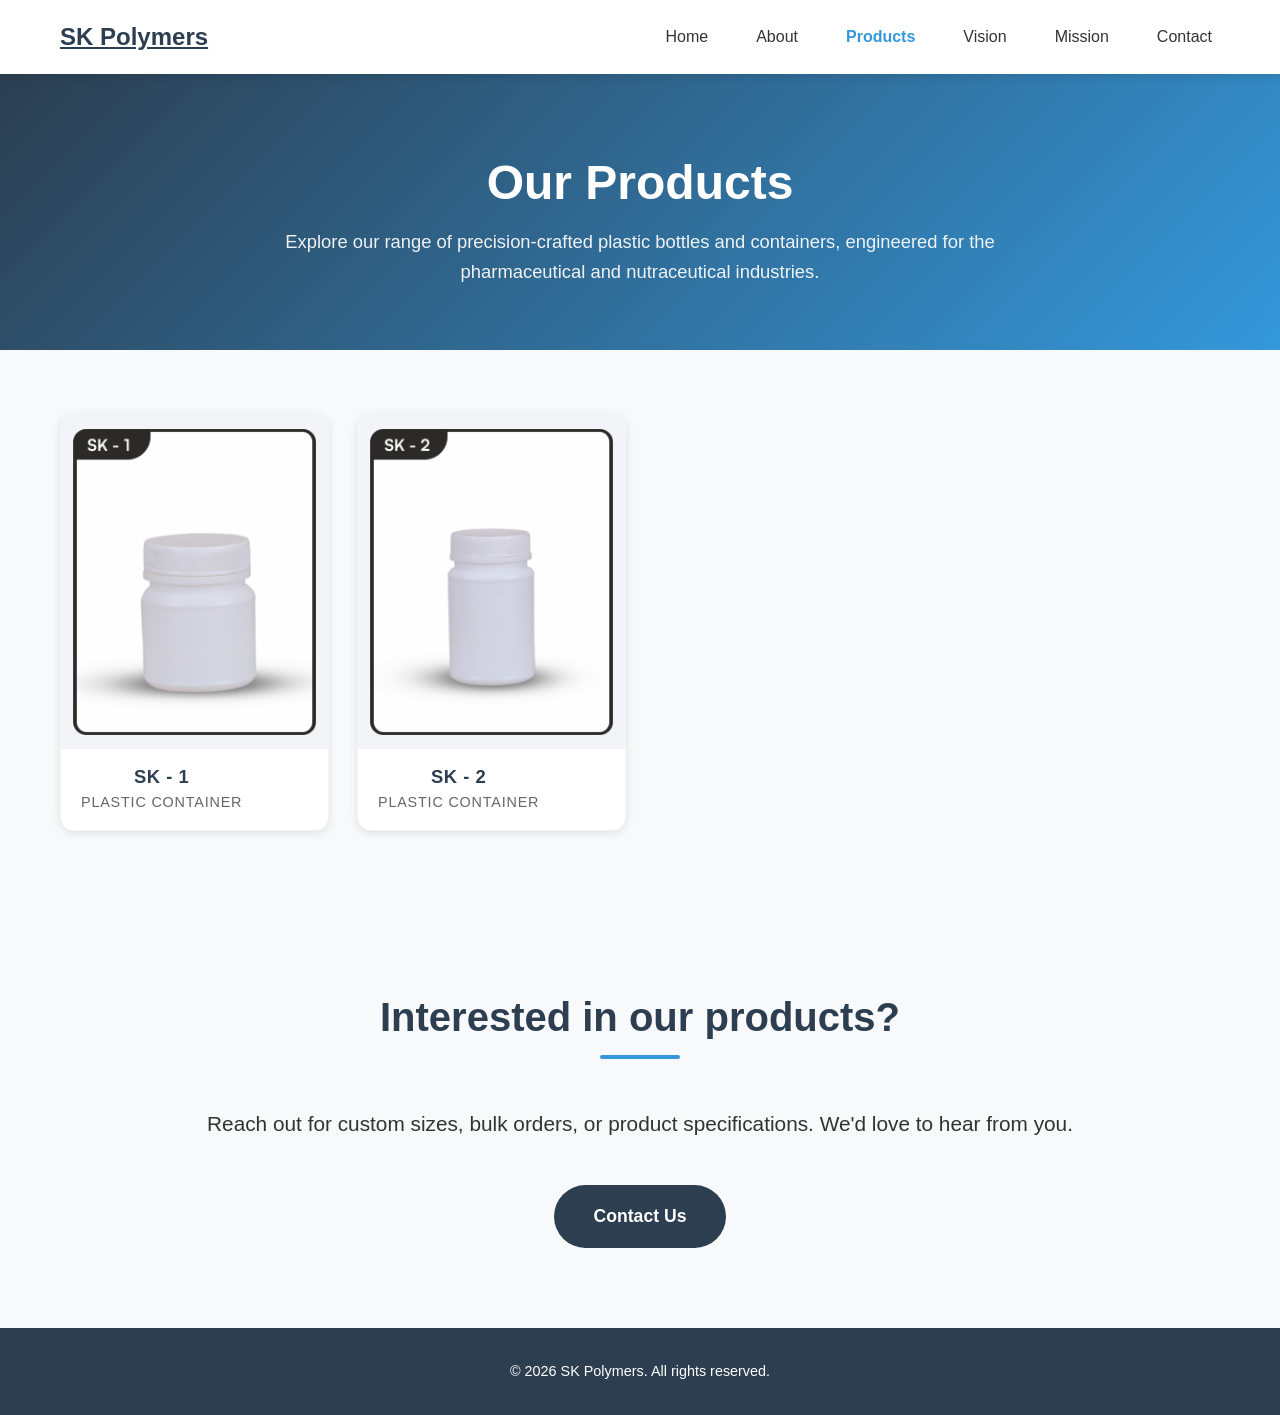
==== products.html @ 462be9e1 "product images" ====
<!DOCTYPE html>
<html lang="en">
<head>
    <meta charset="UTF-8">
    <meta name="viewport" content="width=device-width, initial-scale=1.0">
    <meta name="description" content="SK Polymers Products - Explore our range of high-quality plastic bottles and packaging solutions for the pharmaceutical and nutraceutical industries.">
    <title>Products | SK Polymers</title>
    <link rel="stylesheet" href="styles.css">
</head>
<body>
    <!-- Navigation -->
    <nav class="navbar">
        <div class="container">
            <a href="index.html" class="logo">SK Polymers</a>
            <button class="mobile-menu-toggle" aria-label="Toggle menu">
                <span></span>
                <span></span>
                <span></span>
            </button>
            <ul class="nav-menu">
                <li><a href="index.html#home">Home</a></li>
                <li><a href="index.html#about">About</a></li>
                <li><a href="products.html" class="active">Products</a></li>
                <li><a href="index.html#vision">Vision</a></li>
                <li><a href="index.html#mission">Mission</a></li>
                <li><a href="index.html#contact">Contact</a></li>
            </ul>
        </div>
    </nav>

    <!-- Products Header -->
    <section class="products-header">
        <div class="container">
            <h1 class="products-title">Our Products</h1>
            <p class="products-subtitle">
                Explore our range of precision-crafted plastic bottles and containers,
                engineered for the pharmaceutical and nutraceutical industries.
            </p>
        </div>
    </section>

    <!-- Products Grid -->
    <section class="section products-section">
        <div class="container">
            <div class="products-grid" id="productsGrid">
                <!-- Product cards are rendered by script.js -->
            </div>
            <p class="products-empty" id="productsEmpty" hidden>
                No products to display yet. Please check back soon.
            </p>
        </div>
    </section>

    <!-- CTA back to contact -->
    <section class="section section-alt">
        <div class="container">
            <div class="content-box">
                <h2 class="section-title">Interested in our products?</h2>
                <p class="intro-text">
                    Reach out for custom sizes, bulk orders, or product specifications.
                    We'd love to hear from you.
                </p>
                <a href="index.html#contact" class="cta-button cta-button-dark">Contact Us</a>
            </div>
        </div>
    </section>

    <!-- Lightbox Modal -->
    <div class="lightbox" id="lightbox" role="dialog" aria-modal="true" aria-label="Product image preview" hidden>
        <button class="lightbox-close" id="lightboxClose" aria-label="Close preview">&times;</button>
        <button class="lightbox-nav lightbox-prev" id="lightboxPrev" aria-label="Previous product">&#8249;</button>
        <figure class="lightbox-content">
            <img id="lightboxImage" src="" alt="">
            <figcaption id="lightboxCaption"></figcaption>
        </figure>
        <button class="lightbox-nav lightbox-next" id="lightboxNext" aria-label="Next product">&#8250;</button>
    </div>

    <!-- Footer -->
    <footer class="footer">
        <div class="container">
            <p>&copy; 2026 SK Polymers. All rights reserved.</p>
        </div>
    </footer>

    <script src="script.js"></script>
</body>
</html>
---- styles.css ----
/* Reset and Base Styles */
* {
    margin: 0;
    padding: 0;
    box-sizing: border-box;
}

:root {
    --primary-color: #2c3e50;
    --secondary-color: #3498db;
    --accent-color: #e74c3c;
    --text-color: #333;
    --text-light: #666;
    --bg-light: #f8f9fa;
    --white: #ffffff;
    --shadow: 0 2px 10px rgba(0, 0, 0, 0.1);
    --shadow-lg: 0 5px 20px rgba(0, 0, 0, 0.15);
}

body {
    font-family: 'Segoe UI', Tahoma, Geneva, Verdana, sans-serif;
    line-height: 1.6;
    color: var(--text-color);
    overflow-x: hidden;
}

.container {
    max-width: 1200px;
    margin: 0 auto;
    padding: 0 20px;
}

/* Navigation */
.navbar {
    background-color: var(--white);
    box-shadow: var(--shadow);
    position: sticky;
    top: 0;
    z-index: 1000;
    padding: 1rem 0;
}

.navbar .container {
    display: flex;
    justify-content: space-between;
    align-items: center;
}

.logo {
    font-size: 1.5rem;
    font-weight: bold;
    color: var(--primary-color);
}

.mobile-menu-toggle {
    display: none;
    flex-direction: column;
    background: none;
    border: none;
    cursor: pointer;
    padding: 0.5rem;
    gap: 5px;
}

.mobile-menu-toggle span {
    width: 25px;
    height: 3px;
    background-color: var(--primary-color);
    border-radius: 3px;
    transition: all 0.3s ease;
}

.mobile-menu-toggle.active span:nth-child(1) {
    transform: rotate(45deg) translate(8px, 8px);
}

.mobile-menu-toggle.active span:nth-child(2) {
    opacity: 0;
}

.mobile-menu-toggle.active span:nth-child(3) {
    transform: rotate(-45deg) translate(7px, -7px);
}

.nav-menu {
    display: flex;
    list-style: none;
    gap: 2rem;
    margin: 0;
    padding: 0;
}

.nav-menu a {
    text-decoration: none;
    color: var(--text-color);
    font-weight: 500;
    transition: color 0.3s ease;
    padding: 0.5rem;
    display: block;
}

.nav-menu a:hover {
    color: var(--secondary-color);
}

/* Hero Section */
.hero {
    background: linear-gradient(135deg, var(--primary-color) 0%, var(--secondary-color) 100%);
    color: var(--white);
    min-height: 100vh;
    display: flex;
    align-items: center;
    justify-content: center;
    text-align: center;
    padding: 2rem 1rem;
}

.hero-content {
    max-width: 800px;
    padding: 1rem;
    width: 100%;
}

.hero-title {
    font-size: 4rem;
    font-weight: bold;
    margin-bottom: 1rem;
    animation: fadeInUp 1s ease;
    line-height: 1.2;
}

.hero-subtitle {
    font-size: 1.5rem;
    margin-bottom: 1rem;
    opacity: 0.95;
    animation: fadeInUp 1s ease 0.2s both;
    line-height: 1.4;
}

.hero-description {
    font-size: 1.2rem;
    margin-bottom: 2rem;
    opacity: 0.9;
    animation: fadeInUp 1s ease 0.4s both;
    line-height: 1.5;
}

.cta-button {
    display: inline-block;
    padding: 1rem 2.5rem;
    background-color: var(--white);
    color: var(--primary-color);
    text-decoration: none;
    border-radius: 50px;
    font-weight: bold;
    transition: transform 0.3s ease, box-shadow 0.3s ease;
    animation: fadeInUp 1s ease 0.6s both;
    min-height: 44px;
    min-width: 120px;
    touch-action: manipulation;
}

.cta-button:hover {
    transform: translateY(-3px);
    box-shadow: var(--shadow-lg);
}

.cta-button:active {
    transform: translateY(-1px);
}

/* Sections */
.section {
    padding: 5rem 0;
    background-color: var(--white);
}

.section-alt {
    background-color: var(--bg-light);
}

.section-title {
    font-size: 2.5rem;
    color: var(--primary-color);
    text-align: center;
    margin-bottom: 3rem;
    position: relative;
    padding-bottom: 1rem;
    line-height: 1.3;
}

.section-title::after {
    content: '';
    position: absolute;
    bottom: 0;
    left: 50%;
    transform: translateX(-50%);
    width: 80px;
    height: 4px;
    background-color: var(--secondary-color);
    border-radius: 2px;
}

.content-box {
    max-width: 900px;
    margin: 0 auto;
    text-align: center;
    font-size: 1.1rem;
    line-height: 1.8;
    color: var(--text-light);
    padding: 0 1rem;
}

.intro-text {
    font-size: 1.3rem;
    color: var(--text-color);
    margin-bottom: 1.5rem;
    font-weight: 500;
    line-height: 1.6;
}

.vision-text,
.mission-text {
    font-size: 1.3rem;
    color: var(--text-color);
    font-style: italic;
    line-height: 1.8;
}

/* Contact Section */
.contact-section {
    padding: 5rem 0;
}

.contact-info {
    max-width: 800px;
    margin: 0 auto;
    display: grid;
    gap: 2.5rem;
    padding: 0 1rem;
}

.contact-item {
    text-align: center;
    padding: 2rem 1.5rem;
    background-color: var(--white);
    border-radius: 10px;
    box-shadow: var(--shadow);
    transition: transform 0.3s ease, box-shadow 0.3s ease;
}

.contact-item:hover {
    transform: translateY(-5px);
    box-shadow: var(--shadow-lg);
}

.contact-item h3 {
    font-size: 1.8rem;
    color: var(--primary-color);
    margin-bottom: 0.5rem;
    line-height: 1.3;
}

.contact-item h4 {
    font-size: 1.3rem;
    color: var(--secondary-color);
    margin-bottom: 1rem;
    line-height: 1.3;
}

.contact-item p {
    font-size: 1.1rem;
    color: var(--text-light);
    line-height: 1.8;
    word-break: break-word;
}

.company-tagline {
    font-weight: 500;
    color: var(--text-color);
    margin-bottom: 1rem;
}

.contact-item a {
    color: var(--secondary-color);
    text-decoration: none;
    transition: color 0.3s ease;
    display: inline-block;
    padding: 0.25rem;
    min-height: 44px;
    min-width: 44px;
    touch-action: manipulation;
}

.contact-item a:hover {
    color: var(--primary-color);
    text-decoration: underline;
}

/* Footer */
.footer {
    background-color: var(--primary-color);
    color: var(--white);
    text-align: center;
    padding: 2rem 1rem;
    font-size: 0.9rem;
}

.footer p {
    margin: 0;
}

/* Animations */
@keyframes fadeInUp {
    from {
        opacity: 0;
        transform: translateY(30px);
    }
    to {
        opacity: 1;
        transform: translateY(0);
    }
}

/* Responsive Design */
@media (max-width: 768px) {
    .mobile-menu-toggle {
        display: flex;
    }

    .nav-menu {
        position: fixed;
        top: 70px;
        left: 0;
        right: 0;
        background-color: var(--white);
        flex-direction: column;
        gap: 0;
        padding: 1rem 0;
        box-shadow: var(--shadow-lg);
        transform: translateX(-100%);
        transition: transform 0.3s ease;
        max-height: calc(100vh - 70px);
        overflow-y: auto;
    }

    .nav-menu.active {
        transform: translateX(0);
    }

    .nav-menu li {
        width: 100%;
        border-bottom: 1px solid rgba(0, 0, 0, 0.05);
    }

    .nav-menu a {
        padding: 1rem 2rem;
        display: block;
        min-height: 44px;
        touch-action: manipulation;
    }

    .hero {
        min-height: 90vh;
        padding: 1rem;
    }

    .hero-content {
        padding: 1rem 0.5rem;
    }

    .hero-title {
        font-size: 2.5rem;
        margin-bottom: 0.75rem;
    }

    .hero-subtitle {
        font-size: 1.2rem;
        margin-bottom: 0.75rem;
    }

    .hero-description {
        font-size: 1rem;
        margin-bottom: 1.5rem;
    }

    .cta-button {
        padding: 0.875rem 2rem;
        font-size: 0.95rem;
    }

    .section {
        padding: 3.5rem 0;
    }

    .section-title {
        font-size: 2rem;
        margin-bottom: 2rem;
        padding: 0 1rem 1rem;
    }

    .section-title::after {
        width: 60px;
    }

    .content-box {
        font-size: 1rem;
        padding: 0 1.5rem;
    }

    .intro-text {
        font-size: 1.1rem;
        margin-bottom: 1.25rem;
    }

    .vision-text,
    .mission-text {
        font-size: 1.1rem;
    }

    .contact-section {
        padding: 3.5rem 0;
    }

    .contact-info {
        gap: 1.5rem;
        padding: 0 1.5rem;
    }

    .contact-item {
        padding: 1.5rem 1rem;
    }

    .contact-item h3 {
        font-size: 1.5rem;
    }

    .contact-item h4 {
        font-size: 1.1rem;
    }

    .contact-item p {
        font-size: 1rem;
    }

    .container {
        padding: 0 15px;
    }
}

@media (max-width: 480px) {
    .logo {
        font-size: 1.25rem;
    }

    .hero {
        min-height: 85vh;
        padding: 0.5rem;
    }

    .hero-title {
        font-size: 2rem;
        margin-bottom: 0.5rem;
    }

    .hero-subtitle {
        font-size: 1rem;
        margin-bottom: 0.5rem;
    }

    .hero-description {
        font-size: 0.9rem;
        margin-bottom: 1.25rem;
    }

    .cta-button {
        padding: 0.75rem 1.75rem;
        font-size: 0.9rem;
        width: auto;
        min-width: 140px;
    }

    .section {
        padding: 2.5rem 0;
    }

    .section-title {
        font-size: 1.75rem;
        margin-bottom: 1.5rem;
        padding: 0 0.5rem 0.75rem;
    }

    .section-title::after {
        width: 50px;
        height: 3px;
    }

    .content-box {
        font-size: 0.95rem;
        padding: 0 1rem;
        line-height: 1.7;
    }

    .intro-text {
        font-size: 1rem;
        margin-bottom: 1rem;
    }

    .vision-text,
    .mission-text {
        font-size: 1rem;
        line-height: 1.7;
    }

    .contact-section {
        padding: 2.5rem 0;
    }

    .contact-info {
        gap: 1.25rem;
        padding: 0 1rem;
    }

    .contact-item {
        padding: 1.25rem 0.75rem;
    }

    .contact-item h3 {
        font-size: 1.3rem;
    }

    .contact-item h4 {
        font-size: 1rem;
    }

    .contact-item p {
        font-size: 0.95rem;
    }

    .container {
        padding: 0 12px;
    }

    .footer {
        padding: 1.5rem 1rem;
        font-size: 0.85rem;
    }
}

@media (max-width: 360px) {
    .hero-title {
        font-size: 1.75rem;
    }

    .hero-subtitle {
        font-size: 0.95rem;
    }

    .hero-description {
        font-size: 0.85rem;
    }

    .section-title {
        font-size: 1.5rem;
    }

    .content-box {
        font-size: 0.9rem;
    }
}

/* Smooth Scrolling */
html {
    scroll-behavior: smooth;
}

/* Products Page */
.products-header {
    background: linear-gradient(135deg, var(--primary-color) 0%, var(--secondary-color) 100%);
    color: var(--white);
    padding: 5rem 1rem 4rem;
    text-align: center;
}

.products-title {
    font-size: 3rem;
    font-weight: bold;
    margin-bottom: 1rem;
    line-height: 1.2;
}

.products-subtitle {
    font-size: 1.15rem;
    max-width: 720px;
    margin: 0 auto;
    opacity: 0.92;
    line-height: 1.6;
}

.products-section {
    padding: 4rem 0 5rem;
    background-color: var(--bg-light);
}

.products-grid {
    display: grid;
    grid-template-columns: repeat(auto-fill, minmax(260px, 1fr));
    gap: 1.75rem;
}

.product-card {
    background-color: var(--white);
    border-radius: 14px;
    overflow: hidden;
    box-shadow: var(--shadow);
    transition: transform 0.3s ease, box-shadow 0.3s ease;
    display: flex;
    flex-direction: column;
    cursor: pointer;
    border: 1px solid rgba(0, 0, 0, 0.04);
}

.product-card:hover,
.product-card:focus-visible {
    transform: translateY(-6px);
    box-shadow: var(--shadow-lg);
    outline: none;
}

.product-card:focus-visible {
    box-shadow: 0 0 0 3px var(--secondary-color), var(--shadow-lg);
}

.product-image-wrap {
    position: relative;
    background-color: #f2f4f7;
    aspect-ratio: 4 / 5;
    overflow: hidden;
    display: flex;
    align-items: center;
    justify-content: center;
}

.product-image {
    width: 100%;
    height: 100%;
    object-fit: contain;
    padding: 0.75rem;
    transition: transform 0.4s ease;
    display: block;
}

.product-card:hover .product-image {
    transform: scale(1.04);
}

.product-body {
    padding: 1rem 1.25rem 1.25rem;
    text-align: center;
    display: flex;
    flex-direction: column;
    gap: 0.35rem;
}

.product-code {
    font-size: 1.15rem;
    font-weight: 700;
    color: var(--primary-color);
    letter-spacing: 0.5px;
    line-height: 1.3;
}

.product-label {
    font-size: 0.9rem;
    color: var(--text-light);
    text-transform: uppercase;
    letter-spacing: 0.8px;
}

.products-empty {
    text-align: center;
    color: var(--text-light);
    font-size: 1.1rem;
    padding: 2rem 1rem;
}

.cta-button-dark {
    background-color: var(--primary-color);
    color: var(--white);
    margin-top: 1.25rem;
}

.cta-button-dark:hover {
    background-color: var(--secondary-color);
}

.nav-menu a.active {
    color: var(--secondary-color);
    font-weight: 600;
}

/* Lightbox */
.lightbox {
    position: fixed;
    inset: 0;
    background-color: rgba(10, 15, 25, 0.92);
    z-index: 2000;
    display: flex;
    align-items: center;
    justify-content: center;
    padding: 1.5rem;
    animation: lightboxFade 0.2s ease;
}

.lightbox[hidden] {
    display: none;
}

@keyframes lightboxFade {
    from { opacity: 0; }
    to { opacity: 1; }
}

.lightbox-content {
    max-width: 100%;
    max-height: 100%;
    display: flex;
    flex-direction: column;
    align-items: center;
    gap: 1rem;
    margin: 0;
}

.lightbox-content img {
    max-width: min(90vw, 700px);
    max-height: 80vh;
    width: auto;
    height: auto;
    object-fit: contain;
    border-radius: 8px;
    background-color: var(--white);
    padding: 0.5rem;
    box-shadow: 0 10px 40px rgba(0, 0, 0, 0.5);
}

.lightbox-content figcaption {
    color: var(--white);
    font-size: 1.1rem;
    font-weight: 600;
    letter-spacing: 0.5px;
    text-align: center;
}

.lightbox-close,
.lightbox-nav {
    position: absolute;
    background-color: rgba(255, 255, 255, 0.12);
    color: var(--white);
    border: none;
    width: 48px;
    height: 48px;
    border-radius: 50%;
    font-size: 1.75rem;
    line-height: 1;
    cursor: pointer;
    display: flex;
    align-items: center;
    justify-content: center;
    transition: background-color 0.2s ease, transform 0.2s ease;
    touch-action: manipulation;
}

.lightbox-close:hover,
.lightbox-nav:hover {
    background-color: rgba(255, 255, 255, 0.25);
    transform: scale(1.05);
}

.lightbox-close {
    top: 1rem;
    right: 1rem;
    font-size: 2rem;
}

.lightbox-prev {
    left: 1rem;
    top: 50%;
    transform: translateY(-50%);
}

.lightbox-next {
    right: 1rem;
    top: 50%;
    transform: translateY(-50%);
}

.lightbox-prev:hover {
    transform: translateY(-50%) scale(1.05);
}

.lightbox-next:hover {
    transform: translateY(-50%) scale(1.05);
}

body.lightbox-open {
    overflow: hidden;
}

/* Responsive overrides for products page */
@media (max-width: 768px) {
    .products-header {
        padding: 3.5rem 1rem 2.75rem;
    }

    .products-title {
        font-size: 2.25rem;
    }

    .products-subtitle {
        font-size: 1rem;
    }

    .products-section {
        padding: 2.5rem 0 3.5rem;
    }

    .products-grid {
        grid-template-columns: repeat(auto-fill, minmax(160px, 1fr));
        gap: 1rem;
    }

    .product-body {
        padding: 0.75rem 0.75rem 1rem;
    }

    .product-code {
        font-size: 1rem;
    }

    .product-label {
        font-size: 0.78rem;
    }

    .lightbox-close,
    .lightbox-nav {
        width: 42px;
        height: 42px;
        font-size: 1.4rem;
    }

    .lightbox-close {
        top: 0.75rem;
        right: 0.75rem;
    }

    .lightbox-prev {
        left: 0.5rem;
    }

    .lightbox-next {
        right: 0.5rem;
    }
}

@media (max-width: 480px) {
    .products-title {
        font-size: 1.85rem;
    }

    .products-subtitle {
        font-size: 0.95rem;
    }

    .products-grid {
        grid-template-columns: repeat(2, 1fr);
        gap: 0.85rem;
    }

    .product-image {
        padding: 0.5rem;
    }

    .product-code {
        font-size: 0.95rem;
    }

    .product-label {
        font-size: 0.72rem;
    }
}
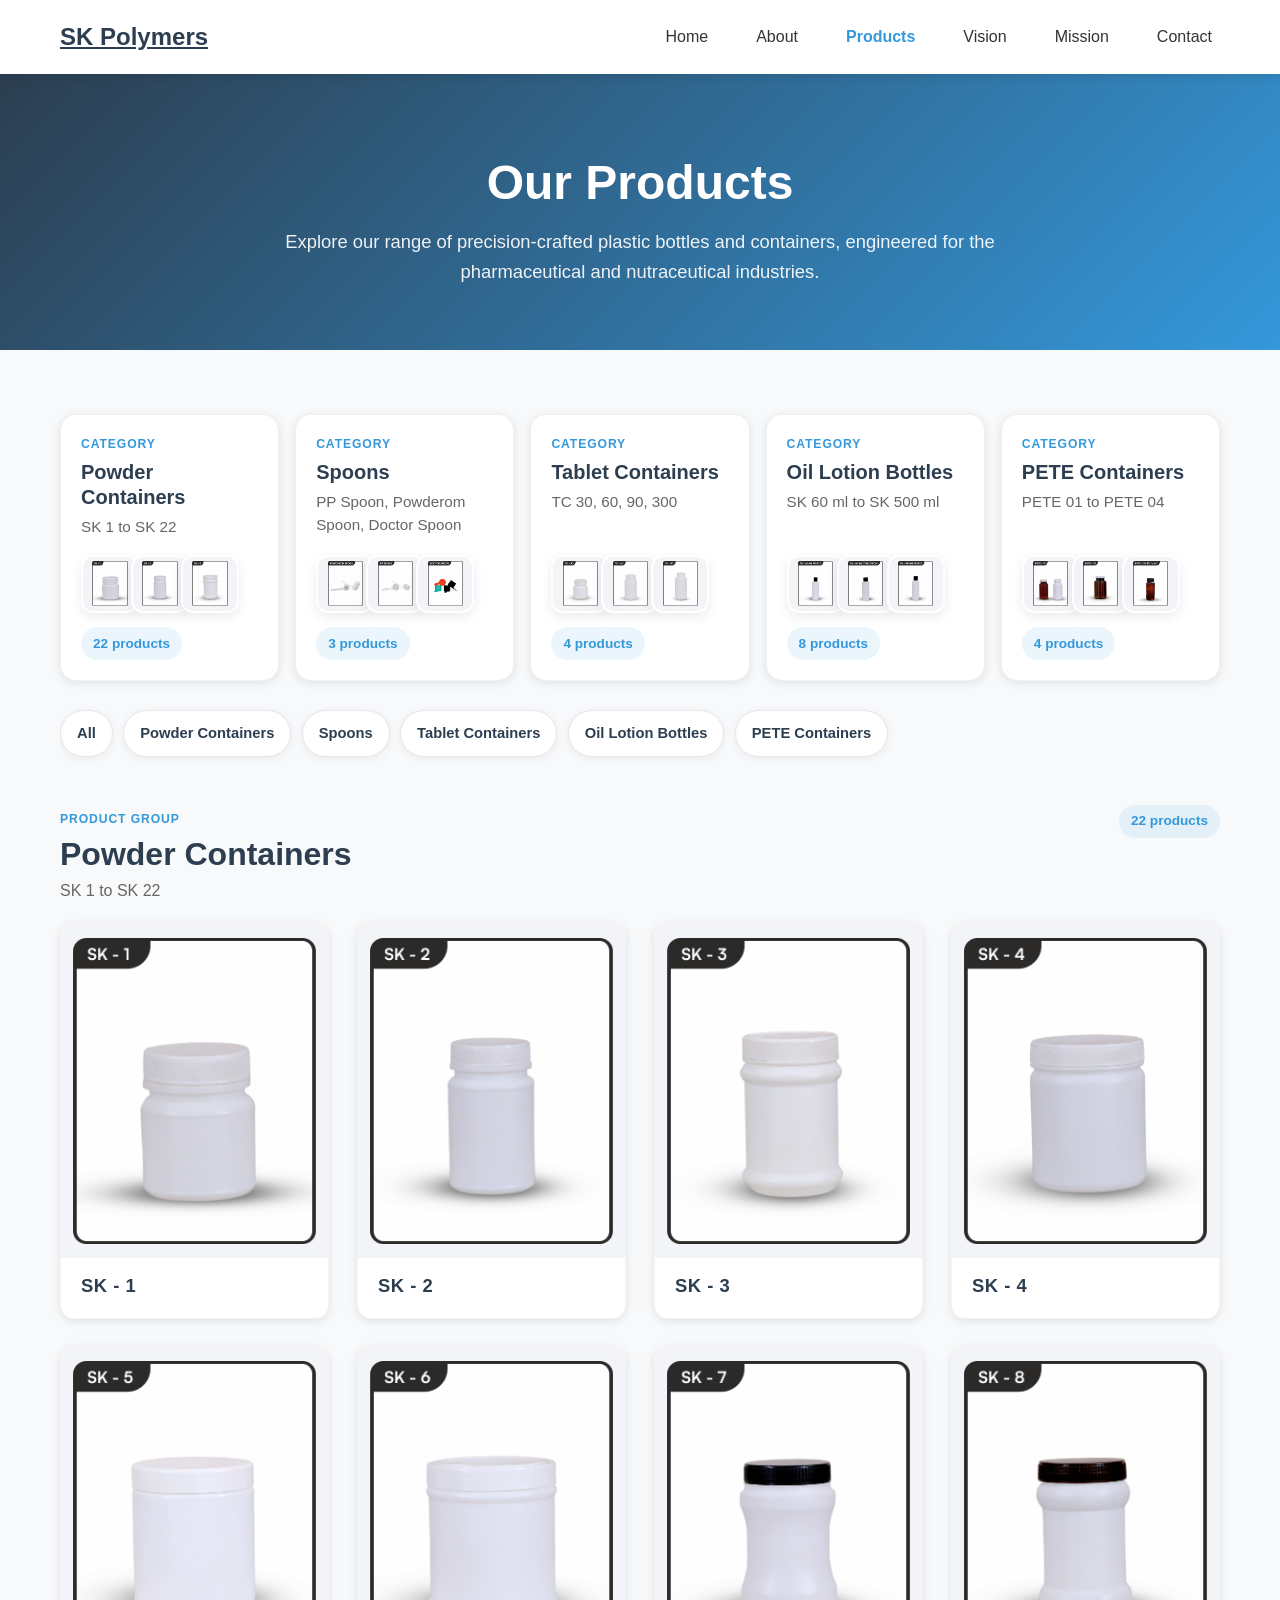
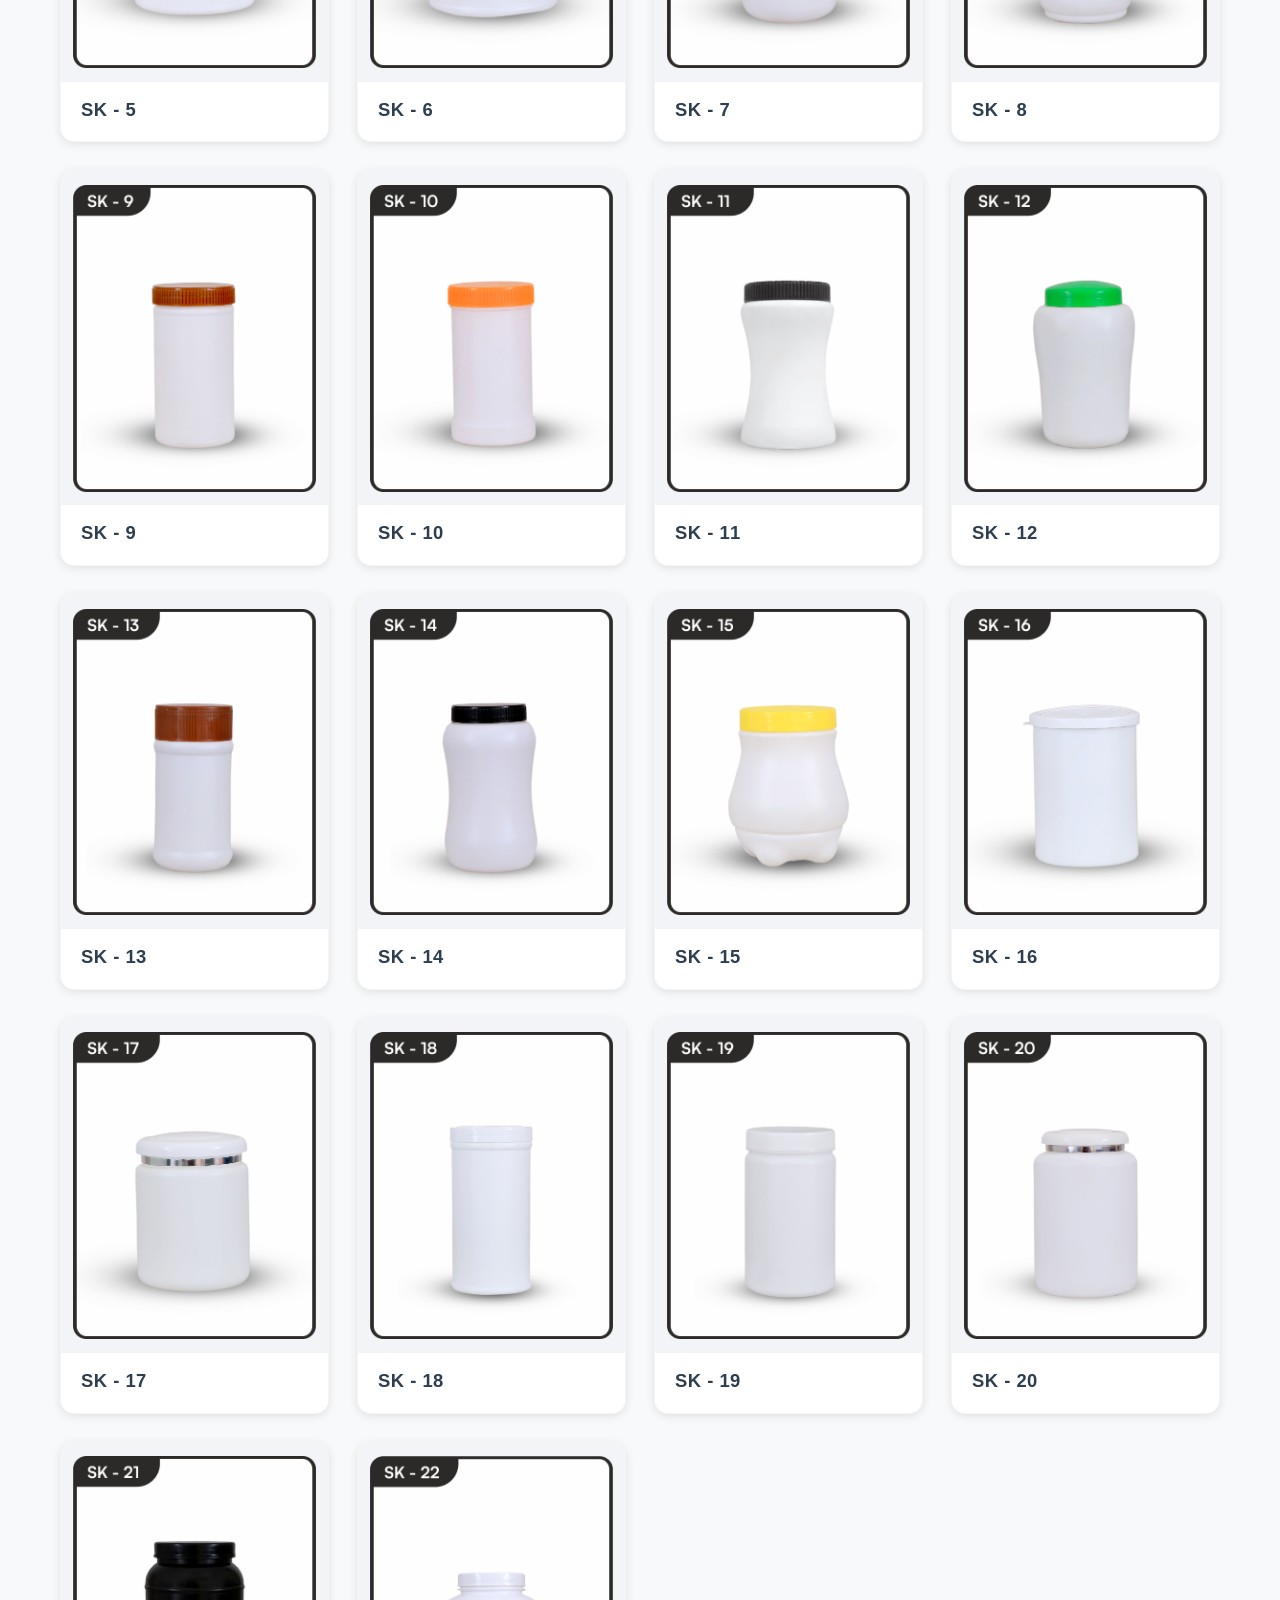
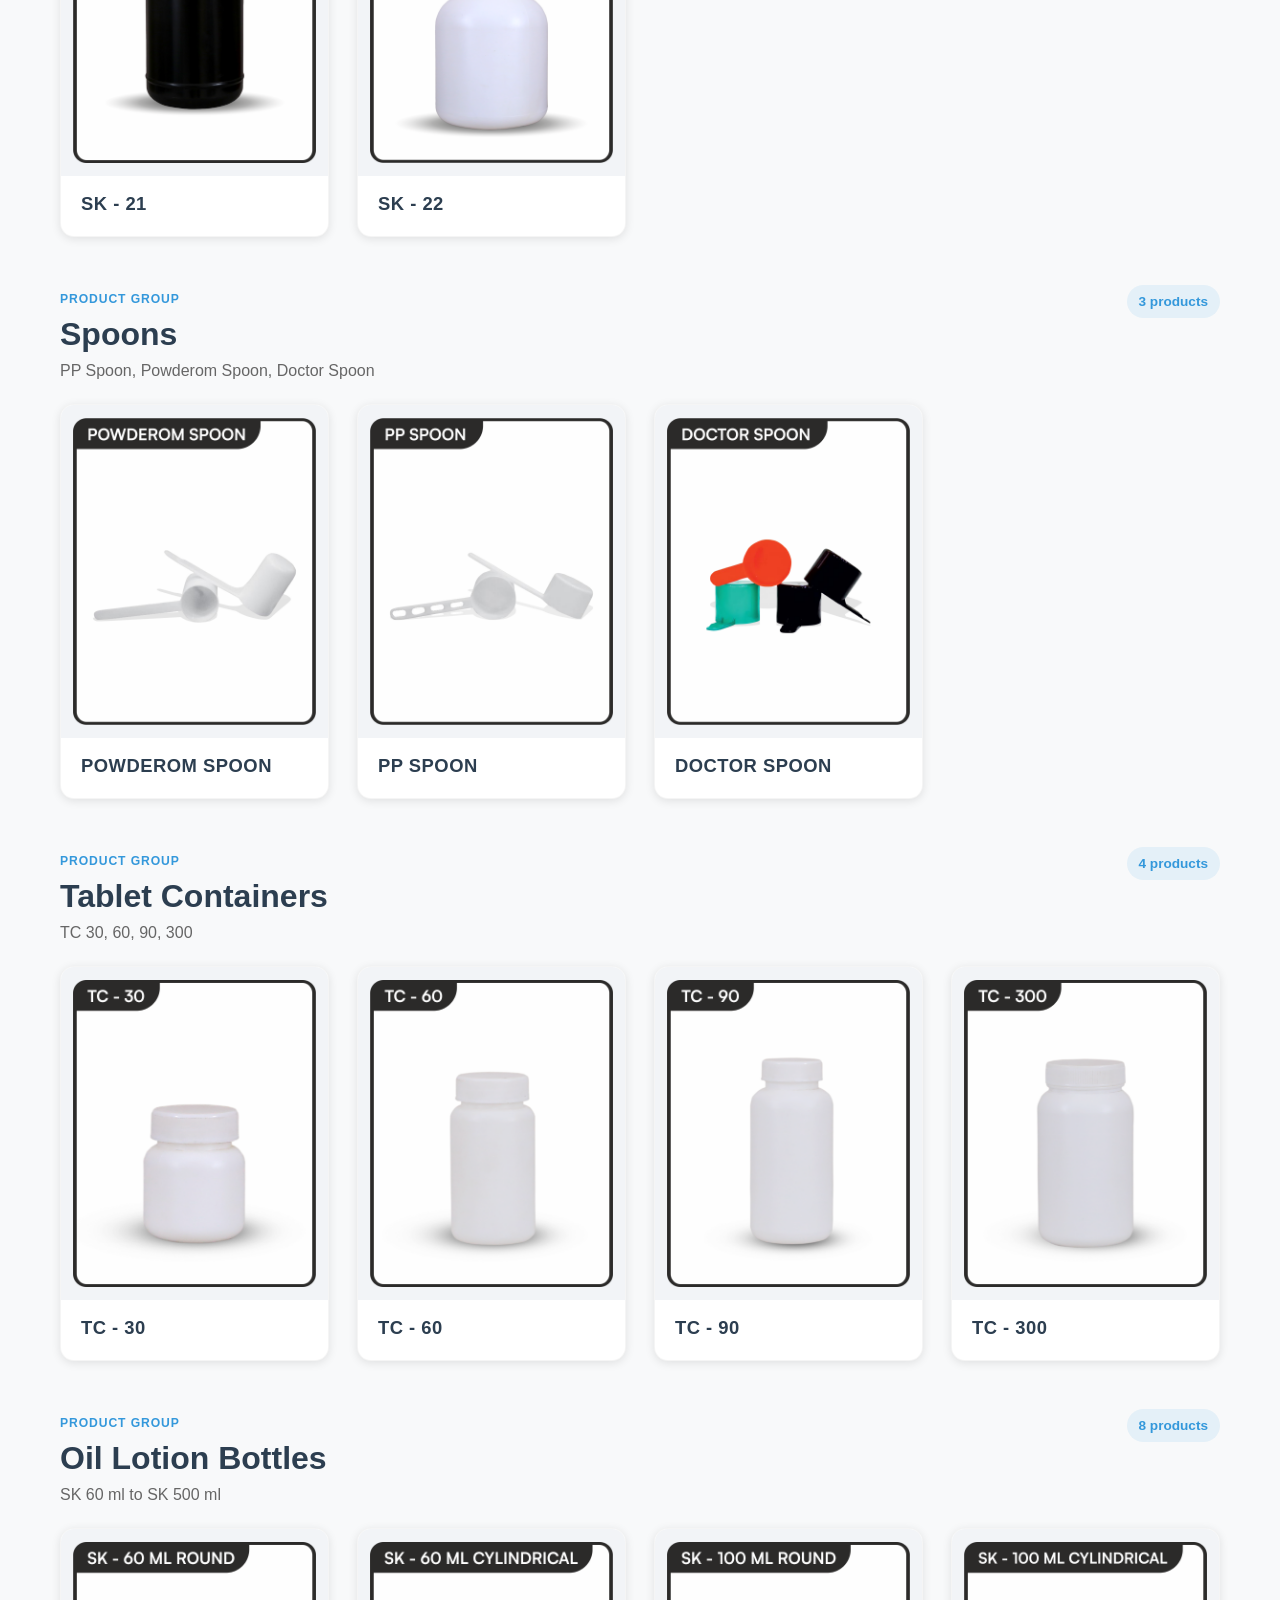
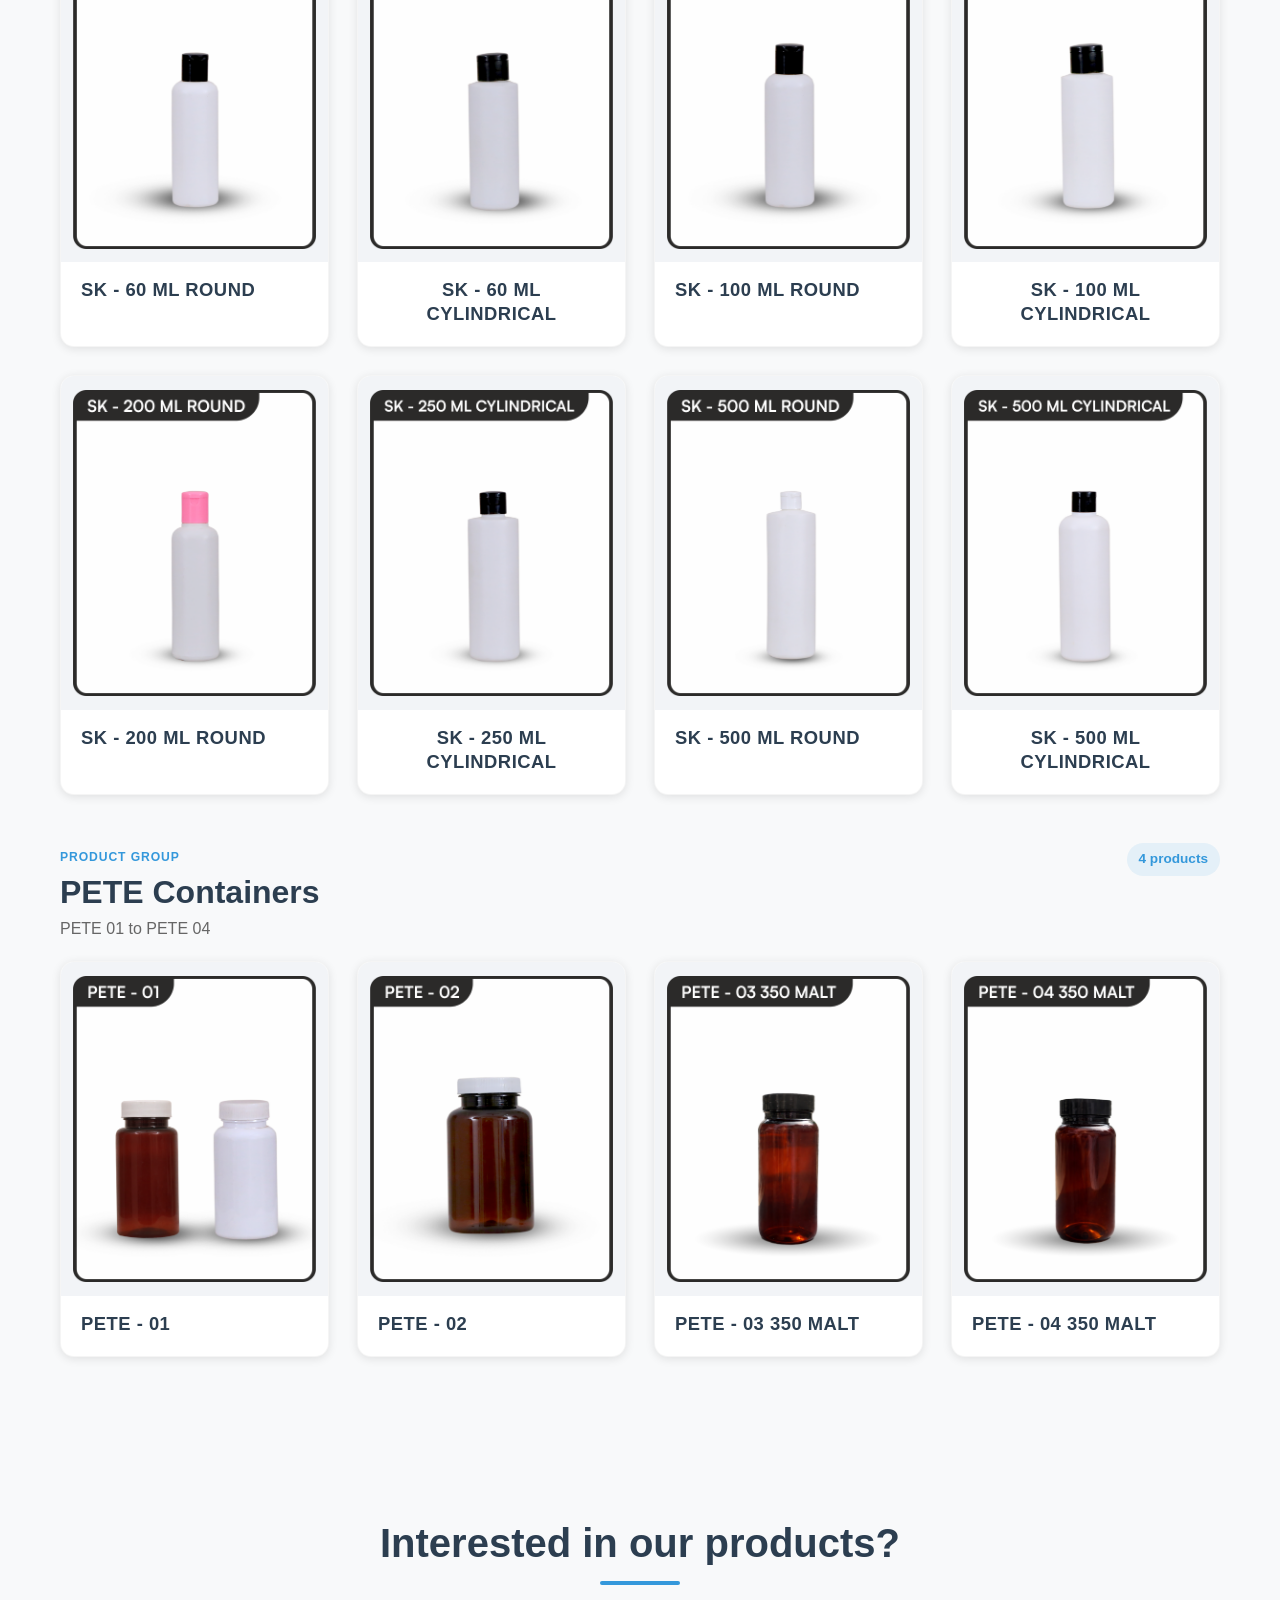
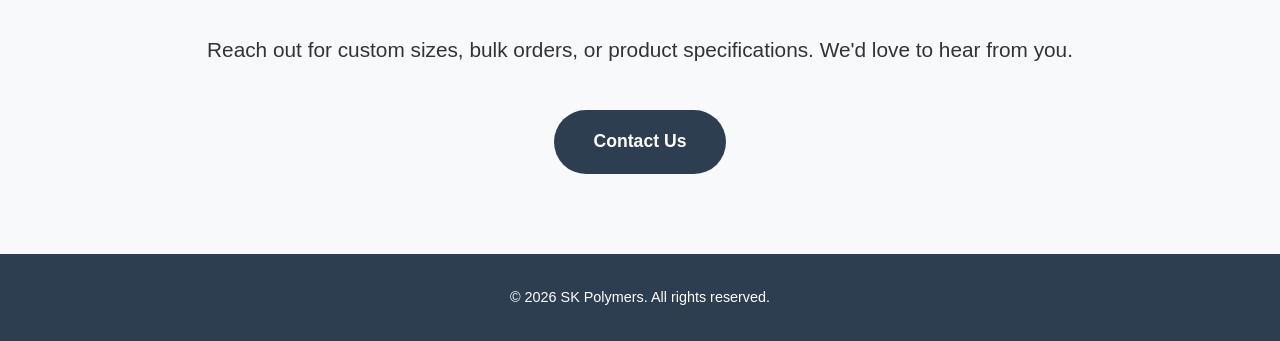
==== commit 6e97f421: "grouped products" ====
--- a/products.html
+++ b/products.html
@@ -40,10 +40,16 @@
     </section>
 
     <!-- Products Grid -->
-    <section class="section products-section">
+    <section class="section products-section" id="productsTop">
         <div class="container">
-            <div class="products-grid" id="productsGrid">
-                <!-- Product cards are rendered by script.js -->
+            <div class="product-groups-overview" id="productGroupsOverview" aria-label="Product categories">
+                <!-- Product group overview cards are rendered by script.js -->
+            </div>
+            <nav class="product-groups-nav" id="productGroupsNav" aria-label="Product category navigation">
+                <!-- Product group navigation is rendered by script.js -->
+            </nav>
+            <div class="products-groups" id="productsGrid">
+                <!-- Grouped product cards are rendered by script.js -->
             </div>
             <p class="products-empty" id="productsEmpty" hidden>
                 No products to display yet. Please check back soon.
--- a/styles.css
+++ b/styles.css
@@ -602,6 +602,160 @@
     background-color: var(--bg-light);
 }
 
+.product-groups-overview {
+    display: grid;
+    grid-template-columns: repeat(auto-fit, minmax(210px, 1fr));
+    gap: 1rem;
+    margin-bottom: 1.5rem;
+}
+
+.product-group-card {
+    background-color: var(--white);
+    border: 1px solid rgba(44, 62, 80, 0.08);
+    border-radius: 16px;
+    box-shadow: var(--shadow);
+    color: inherit;
+    display: flex;
+    flex-direction: column;
+    min-height: 230px;
+    padding: 1.25rem;
+    text-decoration: none;
+    transition: transform 0.3s ease, box-shadow 0.3s ease, border-color 0.3s ease;
+}
+
+.product-group-card:hover,
+.product-group-card:focus-visible {
+    border-color: rgba(52, 152, 219, 0.35);
+    box-shadow: var(--shadow-lg);
+    outline: none;
+    transform: translateY(-4px);
+}
+
+.product-group-eyebrow,
+.product-group-label {
+    color: var(--secondary-color);
+    font-size: 0.76rem;
+    font-weight: 800;
+    letter-spacing: 0.9px;
+    text-transform: uppercase;
+}
+
+.product-group-card h2 {
+    color: var(--primary-color);
+    font-size: 1.25rem;
+    line-height: 1.25;
+    margin: 0.35rem 0 0.4rem;
+}
+
+.product-group-card p {
+    color: var(--text-light);
+    font-size: 0.95rem;
+    line-height: 1.45;
+    margin-bottom: auto;
+}
+
+.product-group-preview {
+    display: flex;
+    margin: 1rem 0 0.9rem;
+}
+
+.product-group-preview-image {
+    align-items: center;
+    background-color: #f2f4f7;
+    border: 2px solid var(--white);
+    border-radius: 12px;
+    box-shadow: 0 4px 12px rgba(0, 0, 0, 0.08);
+    display: flex;
+    height: 58px;
+    justify-content: center;
+    margin-right: -0.5rem;
+    overflow: hidden;
+    width: 58px;
+}
+
+.product-group-preview-image img {
+    display: block;
+    height: 100%;
+    object-fit: contain;
+    padding: 0.3rem;
+    width: 100%;
+}
+
+.product-group-count,
+.product-group-total {
+    align-self: flex-start;
+    background-color: rgba(52, 152, 219, 0.1);
+    border-radius: 999px;
+    color: var(--secondary-color);
+    font-size: 0.85rem;
+    font-weight: 700;
+    padding: 0.35rem 0.75rem;
+}
+
+.product-groups-nav {
+    align-items: center;
+    display: flex;
+    gap: 0.65rem;
+    margin: 0 0 2.25rem;
+    overflow-x: auto;
+    padding: 0.35rem 0 0.75rem;
+    position: sticky;
+    scrollbar-width: thin;
+    top: 74px;
+    z-index: 20;
+}
+
+.product-group-chip {
+    background-color: var(--white);
+    border: 1px solid rgba(44, 62, 80, 0.12);
+    border-radius: 999px;
+    box-shadow: 0 2px 8px rgba(0, 0, 0, 0.06);
+    color: var(--primary-color);
+    flex: 0 0 auto;
+    font-size: 0.92rem;
+    font-weight: 700;
+    padding: 0.65rem 1rem;
+    text-decoration: none;
+    transition: background-color 0.2s ease, border-color 0.2s ease, color 0.2s ease;
+}
+
+.product-group-chip:hover,
+.product-group-chip:focus-visible {
+    background-color: var(--secondary-color);
+    border-color: var(--secondary-color);
+    color: var(--white);
+    outline: none;
+}
+
+.products-groups {
+    display: grid;
+    gap: 3rem;
+}
+
+.product-group-section {
+    scroll-margin-top: 140px;
+}
+
+.product-group-heading {
+    align-items: flex-end;
+    display: flex;
+    gap: 1rem;
+    justify-content: space-between;
+    margin-bottom: 1.25rem;
+}
+
+.product-group-heading h2 {
+    color: var(--primary-color);
+    font-size: 2rem;
+    line-height: 1.25;
+    margin: 0.2rem 0 0.25rem;
+}
+
+.product-group-heading p {
+    color: var(--text-light);
+    font-size: 1rem;
+}
+
 .products-grid {
     display: grid;
     grid-template-columns: repeat(auto-fill, minmax(260px, 1fr));
@@ -824,6 +978,34 @@
         padding: 2.5rem 0 3.5rem;
     }
 
+    .product-groups-overview {
+        grid-template-columns: repeat(2, minmax(0, 1fr));
+    }
+
+    .product-group-card {
+        min-height: 210px;
+        padding: 1rem;
+    }
+
+    .product-groups-nav {
+        margin-bottom: 1.75rem;
+        top: 66px;
+    }
+
+    .product-group-section {
+        scroll-margin-top: 128px;
+    }
+
+    .product-group-heading {
+        align-items: flex-start;
+        flex-direction: column;
+        gap: 0.75rem;
+    }
+
+    .product-group-heading h2 {
+        font-size: 1.55rem;
+    }
+
     .products-grid {
         grid-template-columns: repeat(auto-fill, minmax(160px, 1fr));
         gap: 1rem;
@@ -871,6 +1053,23 @@
         font-size: 0.95rem;
     }
 
+    .product-groups-overview {
+        grid-template-columns: 1fr;
+    }
+
+    .product-group-card {
+        min-height: auto;
+    }
+
+    .product-group-chip {
+        font-size: 0.85rem;
+        padding: 0.55rem 0.85rem;
+    }
+
+    .products-groups {
+        gap: 2.35rem;
+    }
+
     .products-grid {
         grid-template-columns: repeat(2, 1fr);
         gap: 0.85rem;
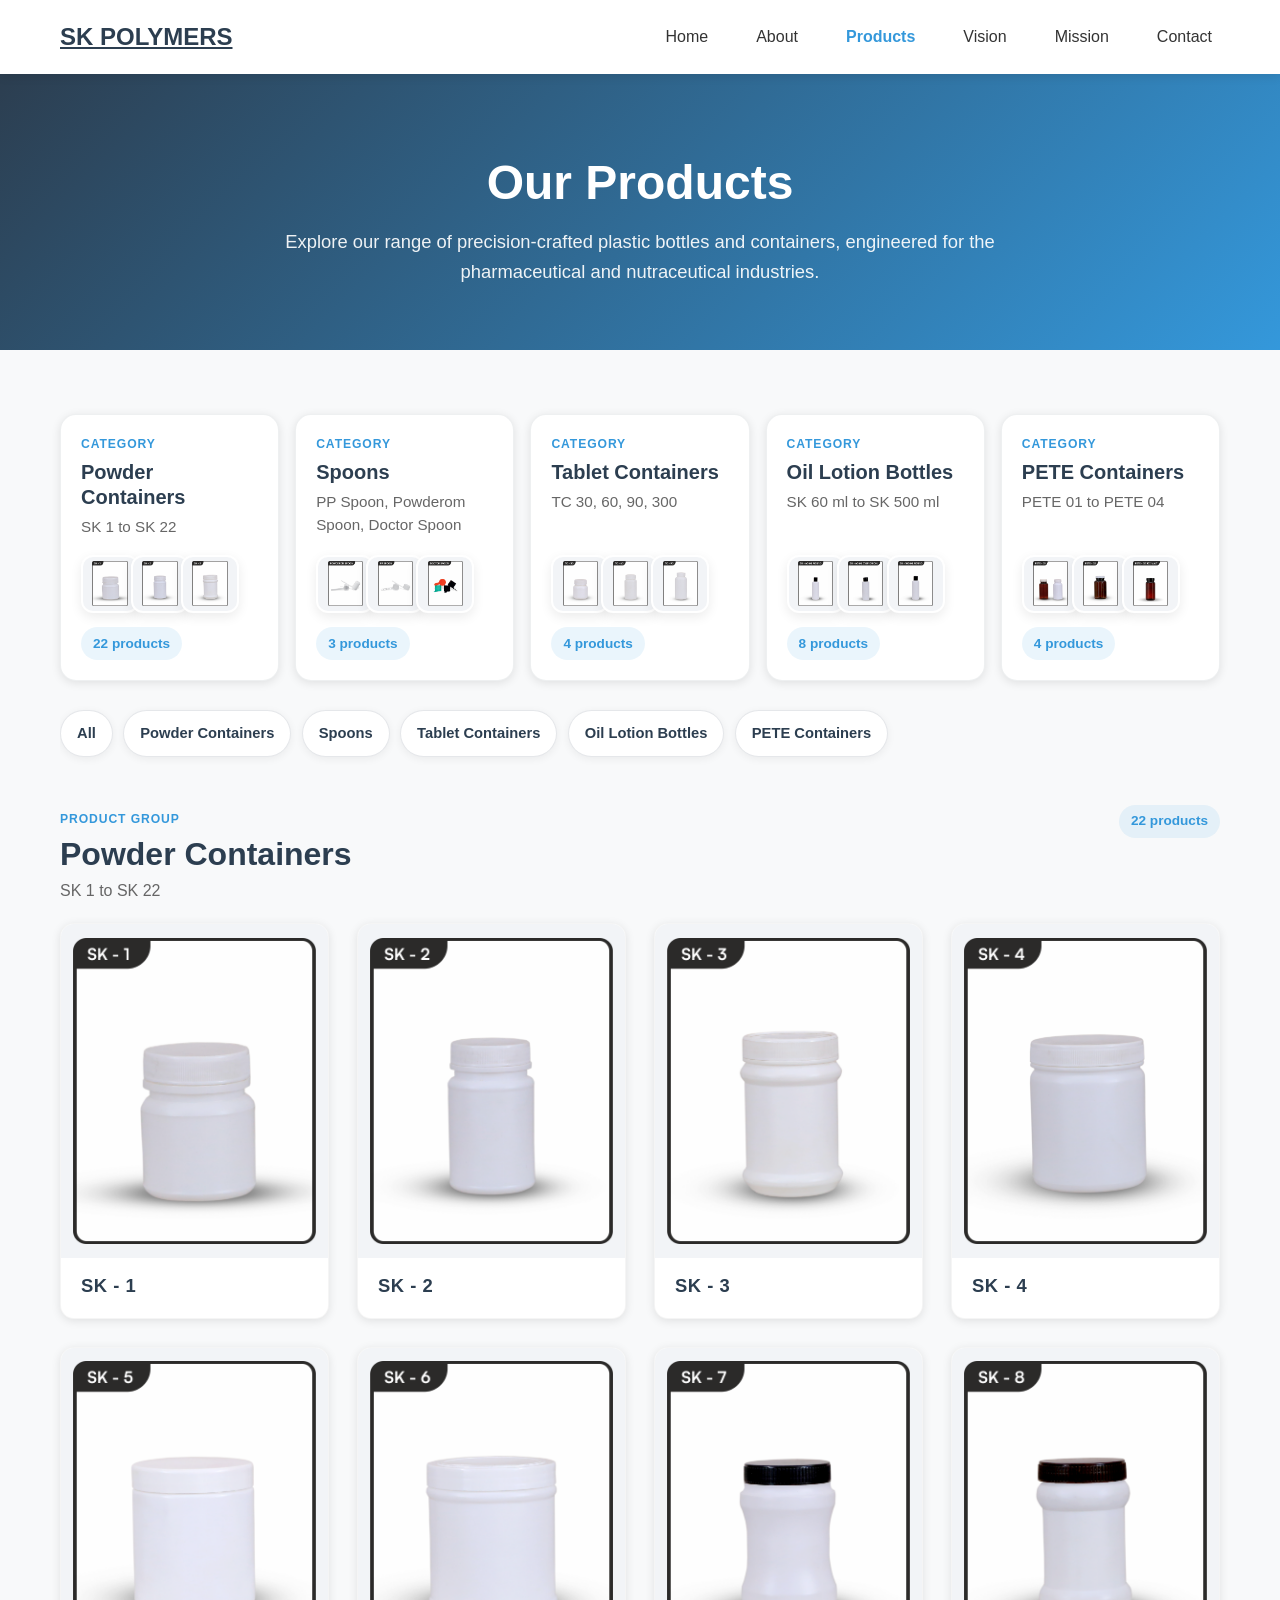
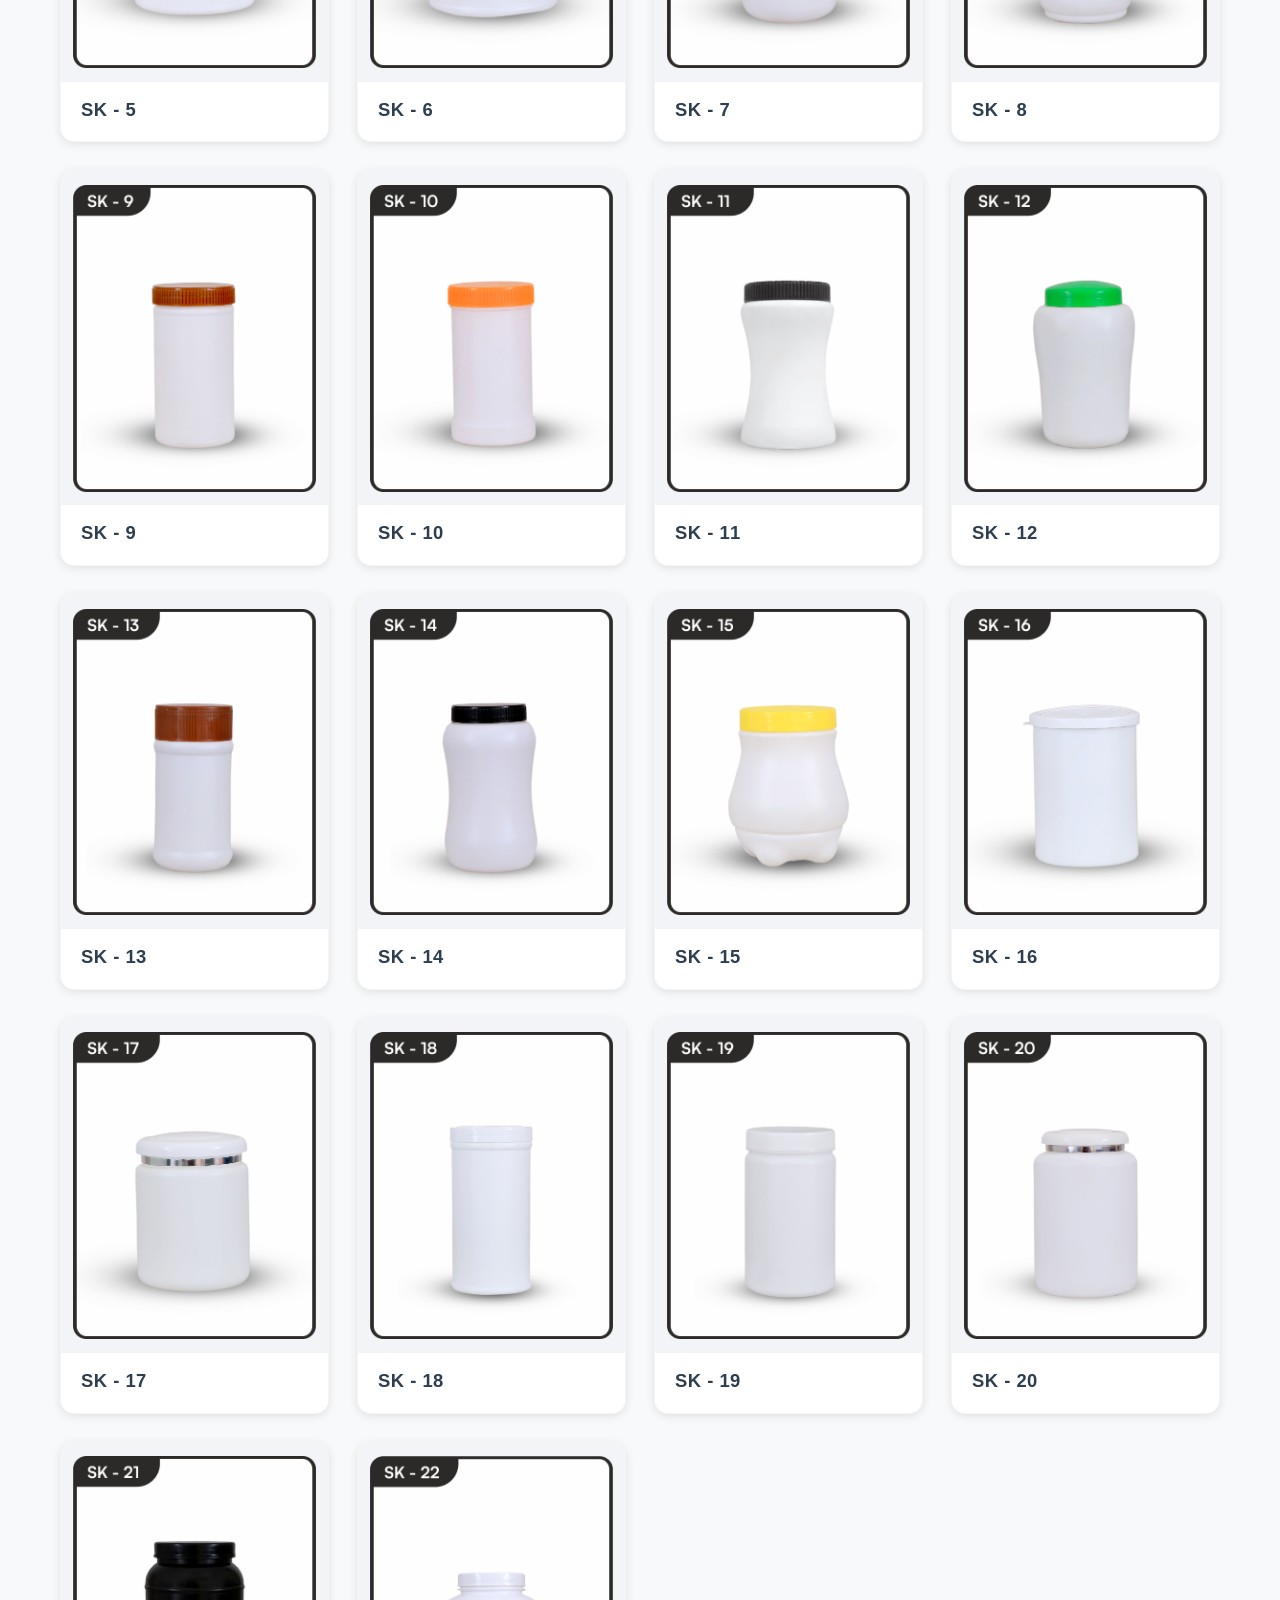
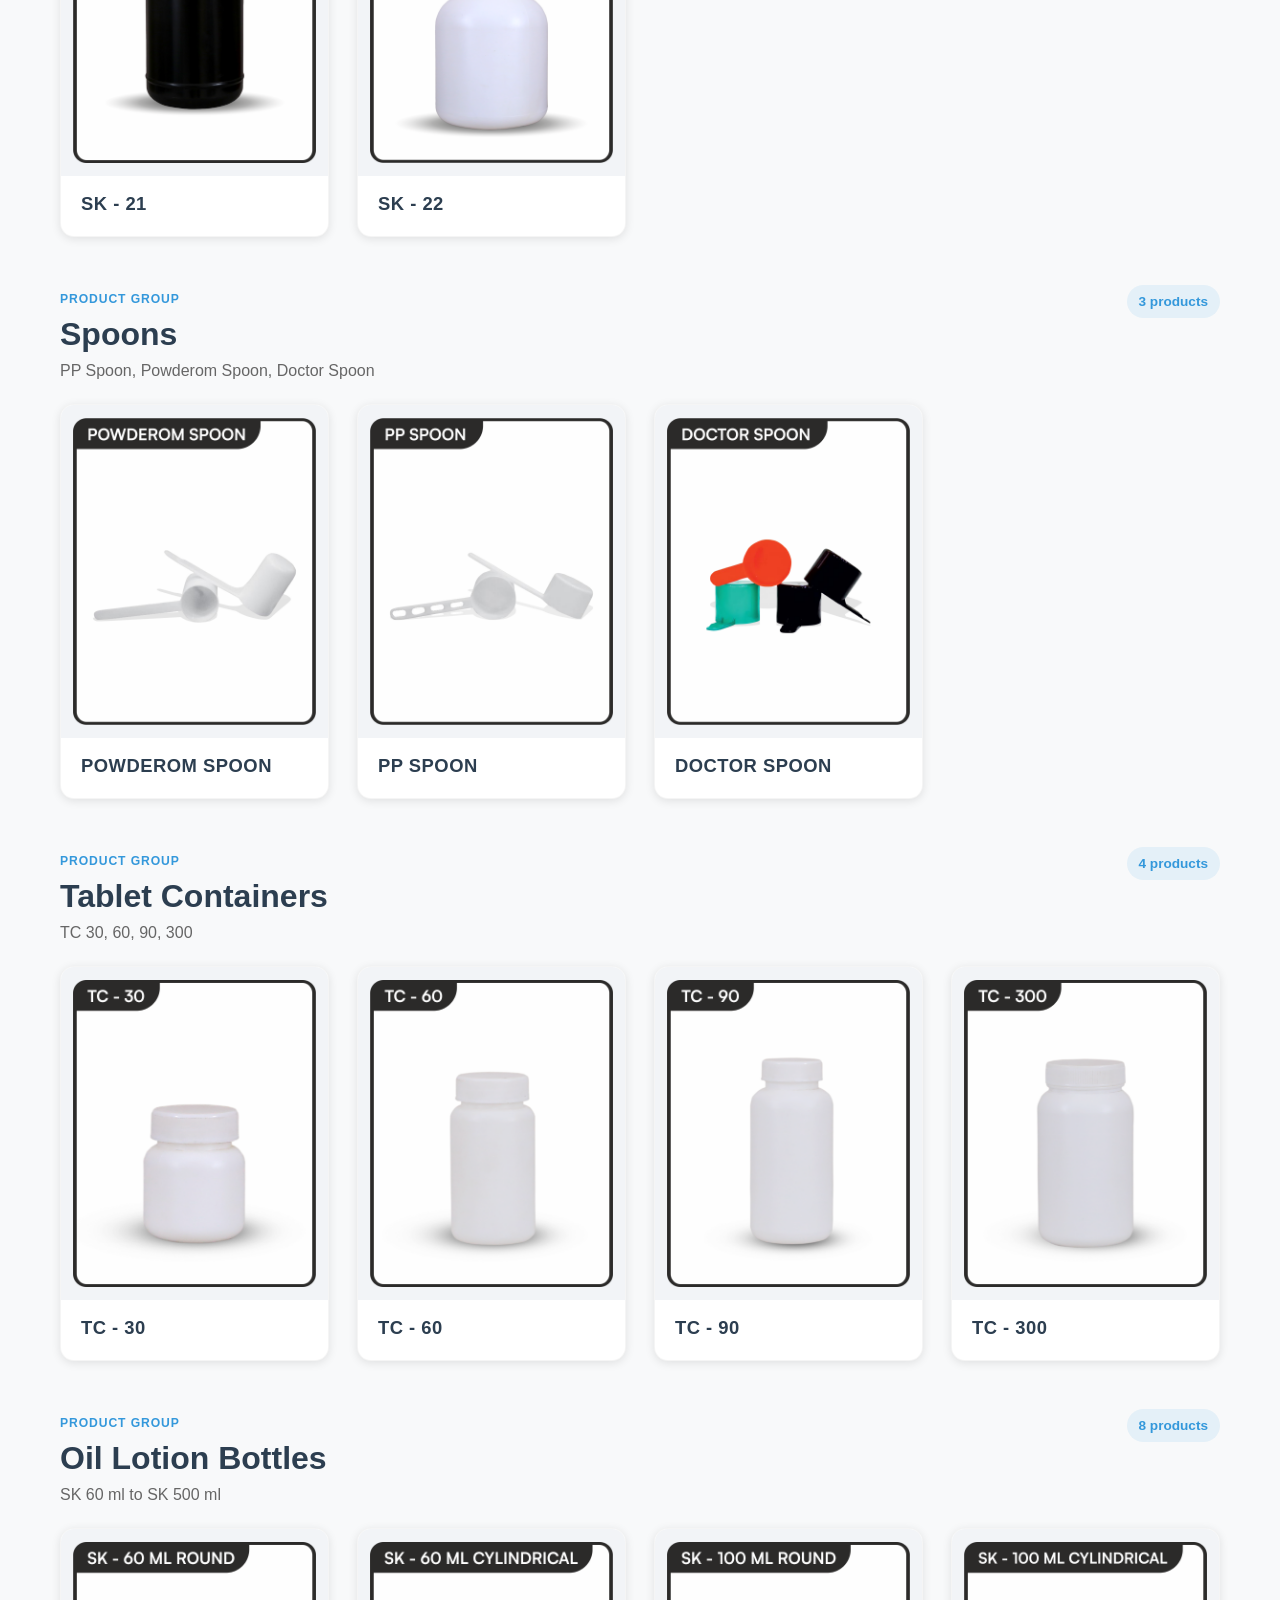
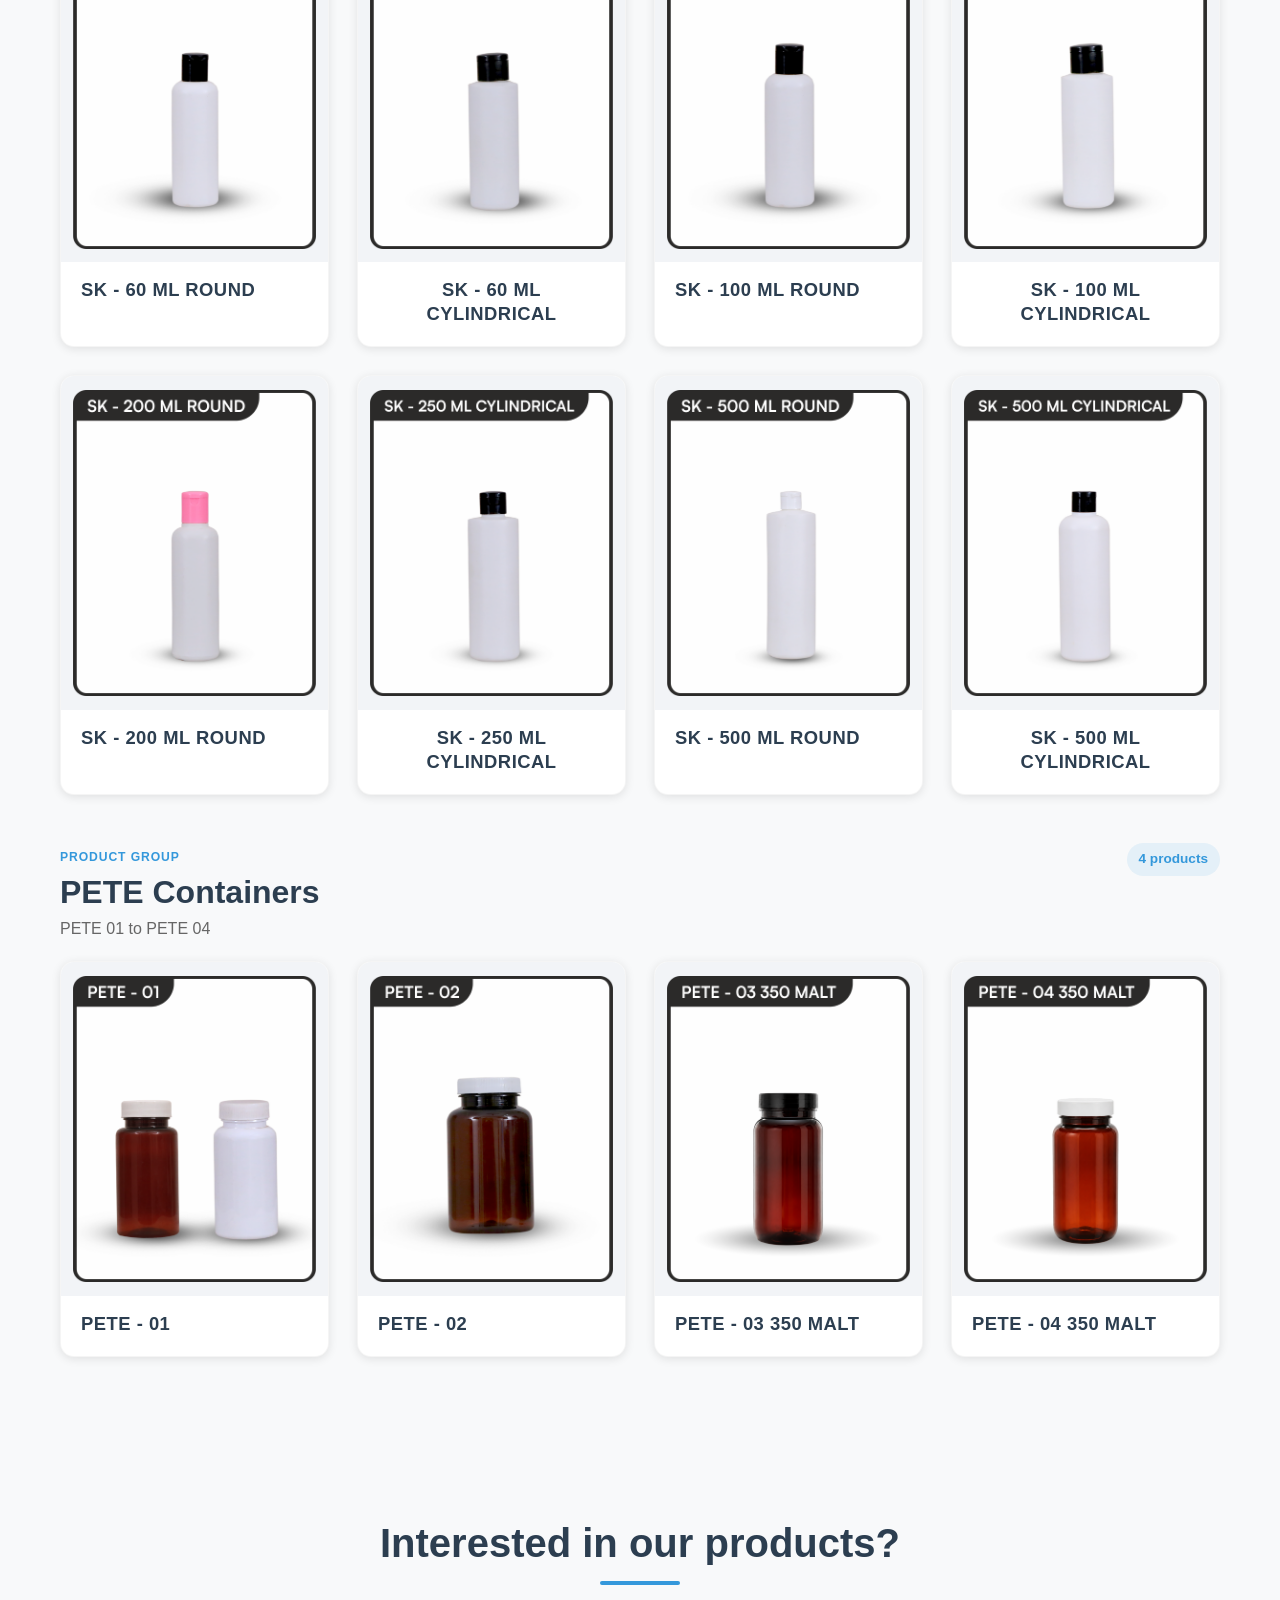
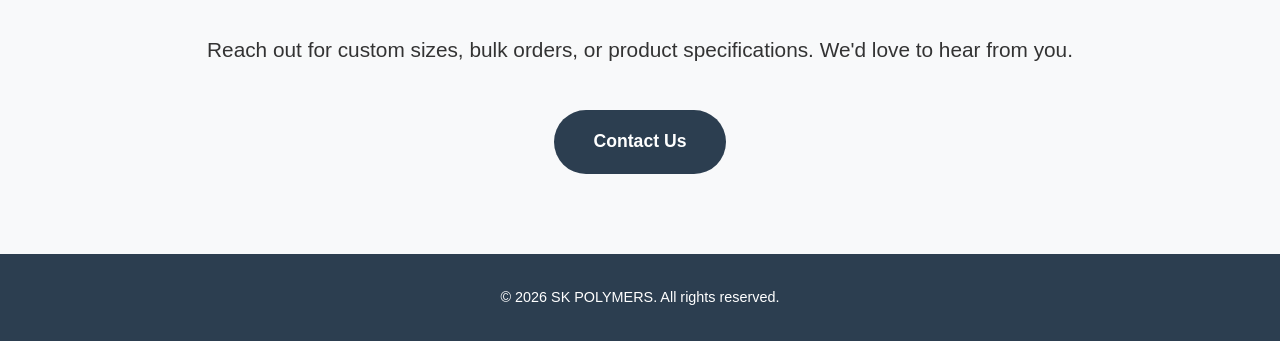
==== commit c3985e57: "capitalize" ====
--- a/products.html
+++ b/products.html
@@ -3,15 +3,15 @@
 <head>
     <meta charset="UTF-8">
     <meta name="viewport" content="width=device-width, initial-scale=1.0">
-    <meta name="description" content="SK Polymers Products - Explore our range of high-quality plastic bottles and packaging solutions for the pharmaceutical and nutraceutical industries.">
-    <title>Products | SK Polymers</title>
+    <meta name="description" content="SK POLYMERS Products - Explore our range of high-quality plastic bottles and packaging solutions for the pharmaceutical and nutraceutical industries.">
+    <title>Products | SK POLYMERS</title>
     <link rel="stylesheet" href="styles.css">
 </head>
 <body>
     <!-- Navigation -->
     <nav class="navbar">
         <div class="container">
-            <a href="index.html" class="logo">SK Polymers</a>
+            <a href="index.html" class="logo">SK POLYMERS</a>
             <button class="mobile-menu-toggle" aria-label="Toggle menu">
                 <span></span>
                 <span></span>
@@ -85,7 +85,7 @@
     <!-- Footer -->
     <footer class="footer">
         <div class="container">
-            <p>&copy; 2026 SK Polymers. All rights reserved.</p>
+            <p>&copy; 2026 SK POLYMERS. All rights reserved.</p>
         </div>
     </footer>
 
--- a/styles.css
+++ b/styles.css
@@ -988,8 +988,18 @@
     }
 
     .product-groups-nav {
+        display: grid;
+        flex-wrap: wrap;
+        grid-template-columns: repeat(2, minmax(0, 1fr));
         margin-bottom: 1.75rem;
+        overflow-x: visible;
+        position: static;
         top: 66px;
+    }
+
+    .product-group-chip {
+        text-align: center;
+        white-space: normal;
     }
 
     .product-group-section {
